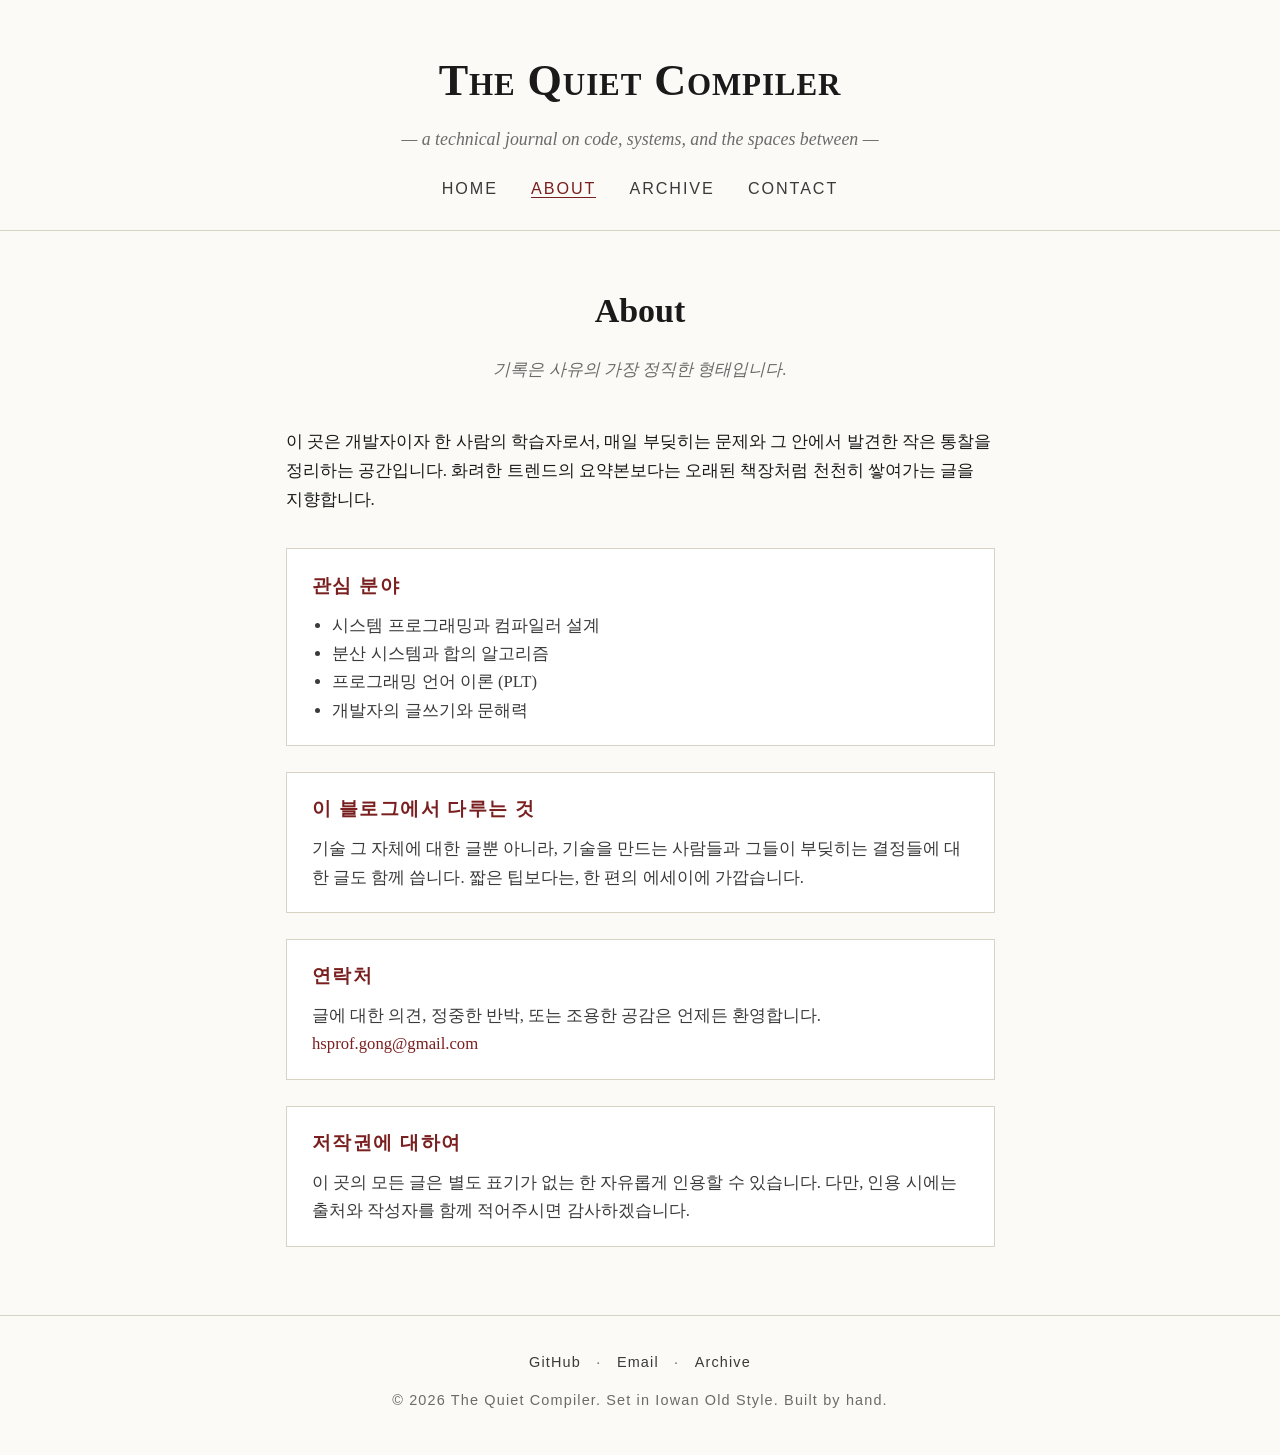
==== about.html @ c0830f88 "Add academic-style tech blog with home, about, archive and three sample posts Build a classic/academ" ====
<!DOCTYPE html>
<html lang="ko">
<head>
  <meta charset="UTF-8" />
  <meta name="viewport" content="width=device-width, initial-scale=1.0" />
  <title>About — The Quiet Compiler</title>
  <link rel="stylesheet" href="assets/style.css" />
</head>
<body>

  <header class="site-header">
    <div class="container">
      <h1 class="site-title"><a href="index.html">The Quiet Compiler</a></h1>
      <p class="site-subtitle">— a technical journal on code, systems, and the spaces between —</p>
      <nav class="site-nav">
        <a href="index.html">Home</a>
        <a href="about.html" class="active">About</a>
        <a href="archive.html">Archive</a>
        <a href="mailto:hsprof.gong@gmail.com">Contact</a>
      </nav>
    </div>
  </header>

  <main class="container about-page">

    <h1>About</h1>
    <p class="lead">기록은 사유의 가장 정직한 형태입니다.</p>

    <p>
      이 곳은 개발자이자 한 사람의 학습자로서, 매일 부딪히는 문제와 그 안에서
      발견한 작은 통찰을 정리하는 공간입니다. 화려한 트렌드의 요약본보다는
      오래된 책장처럼 천천히 쌓여가는 글을 지향합니다.
    </p>

    <div class="about-grid">
      <div class="about-card">
        <h3>관심 분야</h3>
        <ul>
          <li>시스템 프로그래밍과 컴파일러 설계</li>
          <li>분산 시스템과 합의 알고리즘</li>
          <li>프로그래밍 언어 이론 (PLT)</li>
          <li>개발자의 글쓰기와 문해력</li>
        </ul>
      </div>

      <div class="about-card">
        <h3>이 블로그에서 다루는 것</h3>
        <p>
          기술 그 자체에 대한 글뿐 아니라, 기술을 만드는 사람들과
          그들이 부딪히는 결정들에 대한 글도 함께 씁니다.
          짧은 팁보다는, 한 편의 에세이에 가깝습니다.
        </p>
      </div>

      <div class="about-card">
        <h3>연락처</h3>
        <p>
          글에 대한 의견, 정중한 반박, 또는 조용한 공감은 언제든 환영합니다.<br />
          <a href="mailto:hsprof.gong@gmail.com">hsprof.gong@gmail.com</a>
        </p>
      </div>

      <div class="about-card">
        <h3>저작권에 대하여</h3>
        <p>
          이 곳의 모든 글은 별도 표기가 없는 한 자유롭게 인용할 수 있습니다.
          다만, 인용 시에는 출처와 작성자를 함께 적어주시면 감사하겠습니다.
        </p>
      </div>
    </div>

  </main>

  <footer class="site-footer">
    <div class="container">
      <div class="social">
        <a href="https://github.com/hsprofgong-sudo">GitHub</a> ·
        <a href="mailto:hsprof.gong@gmail.com">Email</a> ·
        <a href="archive.html">Archive</a>
      </div>
      <div>© 2026 The Quiet Compiler. Set in Iowan Old Style. Built by hand.</div>
    </div>
  </footer>

</body>
</html>
---- assets/style.css ----
/* ===== Academic / Classic Tech Blog Theme ===== */

:root {
  --bg: #fbfaf6;
  --paper: #ffffff;
  --ink: #1a1a1a;
  --ink-soft: #3a3a3a;
  --muted: #6b6b6b;
  --rule: #d8d4c4;
  --accent: #7a1f1f;
  --accent-soft: #9a3a3a;
  --code-bg: #f1ede2;
  --max-width: 760px;
}

* { box-sizing: border-box; }

html {
  font-size: 17px;
  scroll-behavior: smooth;
}

body {
  margin: 0;
  background: var(--bg);
  color: var(--ink);
  font-family: "Iowan Old Style", "Palatino Linotype", "Book Antiqua", Palatino, Georgia, "Times New Roman", serif;
  line-height: 1.7;
  -webkit-font-smoothing: antialiased;
  text-rendering: optimizeLegibility;
}

a {
  color: var(--accent);
  text-decoration: none;
  border-bottom: 1px solid transparent;
  transition: border-color 0.15s ease, color 0.15s ease;
}

a:hover {
  color: var(--accent-soft);
  border-bottom-color: var(--accent-soft);
}

/* ===== Layout ===== */

.container {
  max-width: var(--max-width);
  margin: 0 auto;
  padding: 0 1.5rem;
}

header.site-header {
  border-bottom: 1px solid var(--rule);
  padding: 2.5rem 0 1.5rem;
  margin-bottom: 3rem;
  text-align: center;
}

header.site-header .site-title {
  font-size: 2.6rem;
  font-weight: 700;
  letter-spacing: 0.02em;
  margin: 0;
  font-variant: small-caps;
}

header.site-header .site-title a {
  color: var(--ink);
  border-bottom: none;
}

header.site-header .site-subtitle {
  font-style: italic;
  color: var(--muted);
  margin: 0.4rem 0 1.2rem;
  font-size: 1.05rem;
}

nav.site-nav {
  margin-top: 0.6rem;
}

nav.site-nav a {
  margin: 0 0.85rem;
  font-size: 0.95rem;
  color: var(--ink-soft);
  text-transform: uppercase;
  letter-spacing: 0.12em;
  font-family: "Optima", "Gill Sans", "Trebuchet MS", sans-serif;
}

nav.site-nav a.active,
nav.site-nav a:hover {
  color: var(--accent);
  border-bottom-color: var(--accent);
}

/* ===== Hero / Intro ===== */

.hero {
  text-align: center;
  margin-bottom: 3rem;
  padding: 0 0 2rem;
  border-bottom: 1px double var(--rule);
}

.hero h2 {
  font-size: 1.5rem;
  font-style: italic;
  font-weight: 400;
  color: var(--ink-soft);
  margin: 0 0 0.8rem;
}

.hero p {
  color: var(--muted);
  font-size: 1.05rem;
  max-width: 540px;
  margin: 0 auto;
}

/* ===== Post list ===== */

.section-title {
  font-size: 1rem;
  text-transform: uppercase;
  letter-spacing: 0.2em;
  color: var(--muted);
  border-bottom: 1px solid var(--rule);
  padding-bottom: 0.4rem;
  margin: 3rem 0 1.5rem;
  font-family: "Optima", "Gill Sans", sans-serif;
}

.post-list {
  list-style: none;
  padding: 0;
  margin: 0;
}

.post-list li {
  padding: 1.4rem 0;
  border-bottom: 1px solid var(--rule);
}

.post-list li:last-child {
  border-bottom: none;
}

.post-list .post-meta {
  font-size: 0.85rem;
  color: var(--muted);
  letter-spacing: 0.08em;
  text-transform: uppercase;
  font-family: "Optima", "Gill Sans", sans-serif;
  margin-bottom: 0.3rem;
}

.post-list .post-title {
  font-size: 1.4rem;
  margin: 0.1rem 0 0.5rem;
  font-weight: 600;
}

.post-list .post-title a {
  color: var(--ink);
  border-bottom: none;
}

.post-list .post-title a:hover {
  color: var(--accent);
}

.post-list .post-excerpt {
  color: var(--ink-soft);
  margin: 0;
  font-size: 1rem;
}

/* ===== Article / Post page ===== */

article.post {
  padding: 1rem 0 3rem;
}

article.post header {
  text-align: center;
  margin-bottom: 2.5rem;
  padding-bottom: 1.5rem;
  border-bottom: 1px solid var(--rule);
}

article.post header h1 {
  font-size: 2.2rem;
  line-height: 1.25;
  margin: 0 0 0.6rem;
  font-weight: 700;
}

article.post header .meta {
  color: var(--muted);
  font-size: 0.9rem;
  letter-spacing: 0.12em;
  text-transform: uppercase;
  font-family: "Optima", "Gill Sans", sans-serif;
}

article.post p {
  margin: 0 0 1.2rem;
  text-align: justify;
  hyphens: auto;
}

article.post p:first-of-type::first-letter {
  font-size: 3.4rem;
  float: left;
  line-height: 1;
  padding: 0.3rem 0.6rem 0 0;
  font-weight: 700;
  color: var(--accent);
  font-family: "Iowan Old Style", Georgia, serif;
}

article.post h2 {
  font-size: 1.5rem;
  margin: 2.4rem 0 0.8rem;
  border-bottom: 1px solid var(--rule);
  padding-bottom: 0.3rem;
}

article.post h3 {
  font-size: 1.2rem;
  margin: 1.8rem 0 0.6rem;
  font-style: italic;
}

article.post blockquote {
  border-left: 3px solid var(--accent);
  margin: 1.5rem 0;
  padding: 0.4rem 1.2rem;
  color: var(--ink-soft);
  font-style: italic;
  background: rgba(122, 31, 31, 0.03);
}

article.post code {
  font-family: "SF Mono", "Menlo", Consolas, monospace;
  background: var(--code-bg);
  padding: 0.1rem 0.35rem;
  border-radius: 3px;
  font-size: 0.9em;
}

article.post pre {
  background: var(--code-bg);
  border: 1px solid var(--rule);
  border-radius: 4px;
  padding: 1rem 1.2rem;
  overflow-x: auto;
  font-size: 0.9rem;
  line-height: 1.55;
}

article.post pre code {
  background: transparent;
  padding: 0;
}

article.post ul, article.post ol {
  margin: 0 0 1.2rem;
  padding-left: 1.6rem;
}

article.post li {
  margin-bottom: 0.4rem;
}

article.post hr {
  border: none;
  text-align: center;
  margin: 2.5rem 0;
}

article.post hr::after {
  content: "❦";
  color: var(--accent);
  font-size: 1.3rem;
}

.post-footer {
  margin-top: 3rem;
  padding-top: 1.5rem;
  border-top: 1px solid var(--rule);
  text-align: center;
  font-family: "Optima", "Gill Sans", sans-serif;
  font-size: 0.9rem;
  letter-spacing: 0.1em;
  text-transform: uppercase;
}

/* ===== About page ===== */

.about-page h1 {
  font-size: 2rem;
  text-align: center;
  margin-bottom: 0.4rem;
}

.about-page .lead {
  text-align: center;
  font-style: italic;
  color: var(--muted);
  margin-bottom: 2.5rem;
}

.about-grid {
  display: grid;
  grid-template-columns: 1fr;
  gap: 1.5rem;
  margin-top: 2rem;
}

.about-card {
  border: 1px solid var(--rule);
  padding: 1.2rem 1.5rem;
  background: var(--paper);
}

.about-card h3 {
  margin: 0 0 0.6rem;
  font-size: 1.1rem;
  font-variant: small-caps;
  letter-spacing: 0.08em;
  color: var(--accent);
}

.about-card p, .about-card ul {
  margin: 0;
  color: var(--ink-soft);
  font-size: 0.98rem;
}

.about-card ul {
  padding-left: 1.2rem;
}

/* ===== Footer ===== */

footer.site-footer {
  margin-top: 4rem;
  padding: 2rem 0 2.5rem;
  border-top: 1px solid var(--rule);
  text-align: center;
  color: var(--muted);
  font-size: 0.85rem;
  font-family: "Optima", "Gill Sans", sans-serif;
  letter-spacing: 0.08em;
}

footer.site-footer .social {
  margin-bottom: 0.8rem;
}

footer.site-footer .social a {
  margin: 0 0.6rem;
  color: var(--ink-soft);
}

/* ===== Responsive ===== */

@media (max-width: 600px) {
  html { font-size: 16px; }
  header.site-header .site-title { font-size: 2rem; }
  article.post header h1 { font-size: 1.7rem; }
  nav.site-nav a { margin: 0 0.5rem; font-size: 0.85rem; }
}
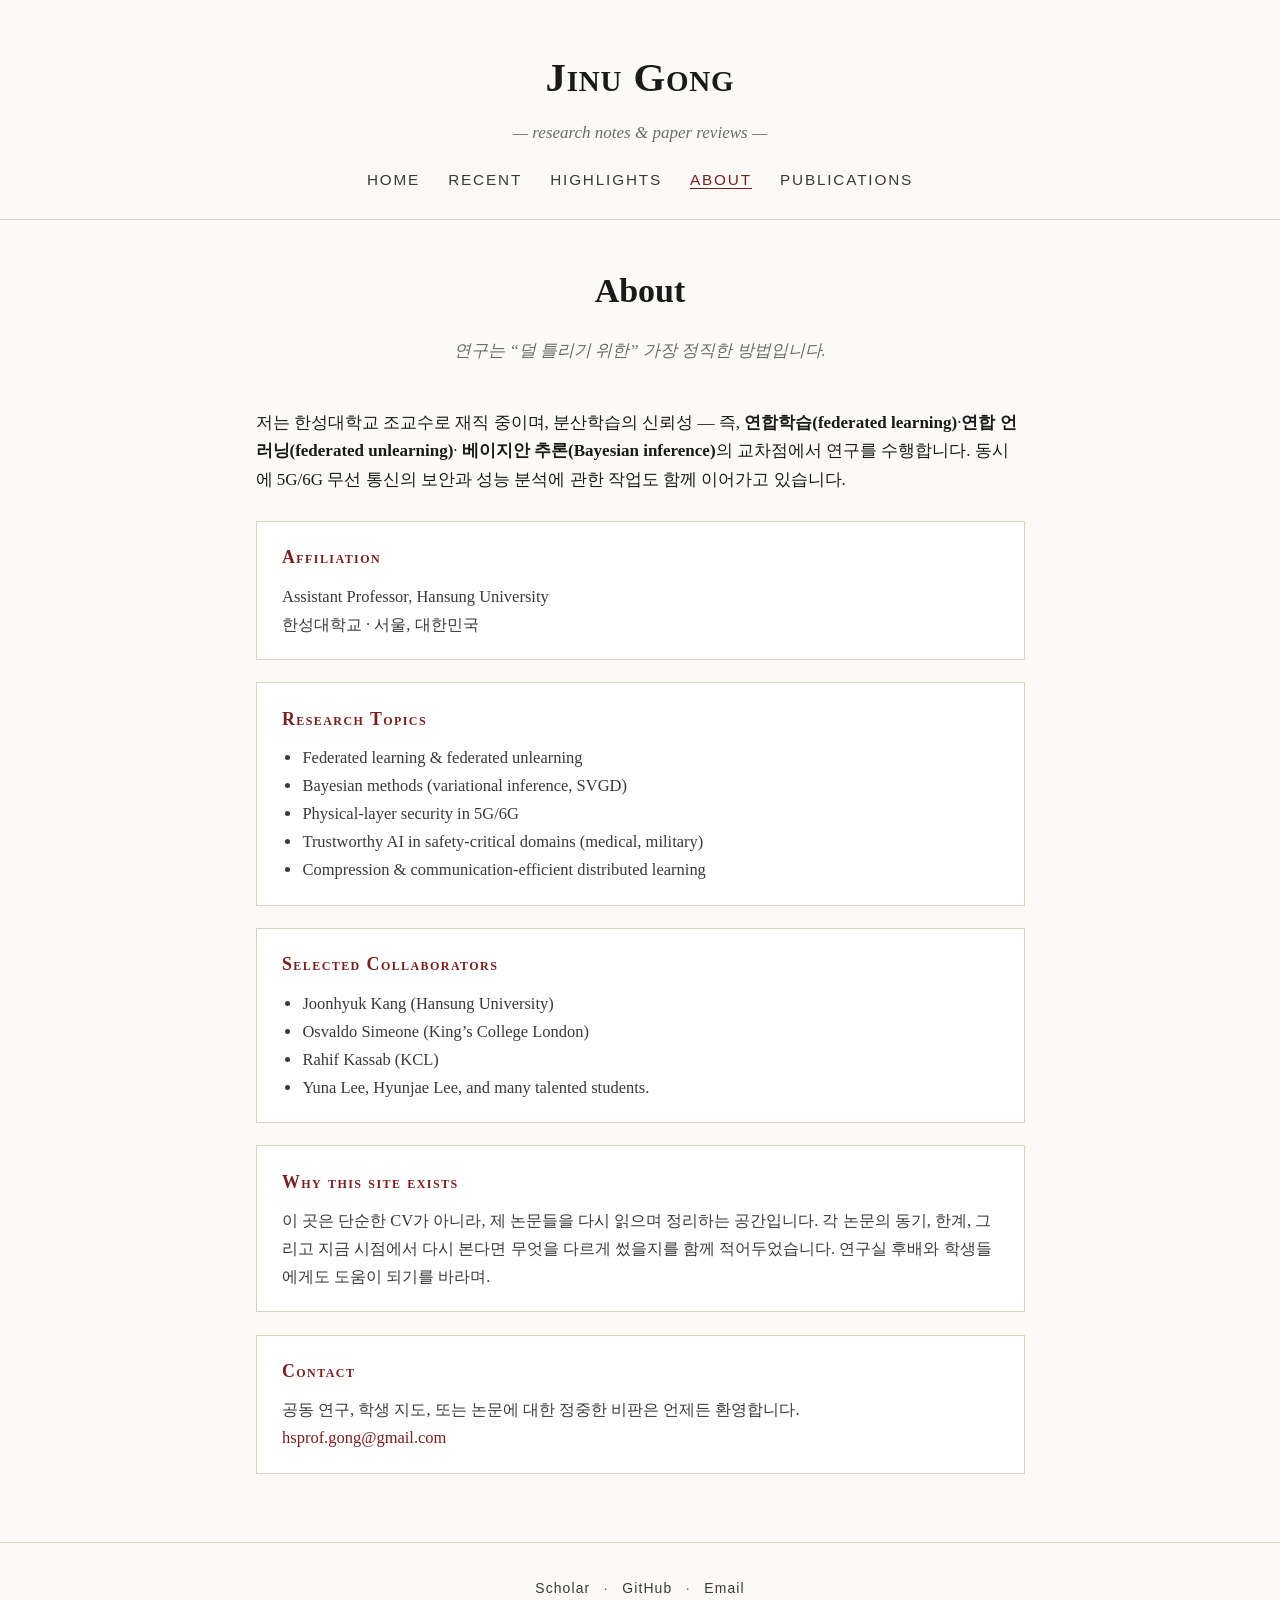
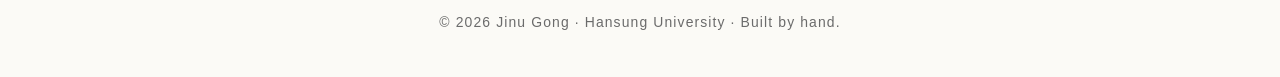
==== commit 8b6e787b: "Rebuild site as researcher homepage with paper reviews Replace the generic tech-blog scaffold with a" ====
--- a/about.html
+++ b/about.html
@@ -3,20 +3,21 @@
 <head>
   <meta charset="UTF-8" />
   <meta name="viewport" content="width=device-width, initial-scale=1.0" />
-  <title>About — The Quiet Compiler</title>
+  <title>About — Jinu Gong</title>
   <link rel="stylesheet" href="assets/style.css" />
 </head>
 <body>
 
   <header class="site-header">
     <div class="container">
-      <h1 class="site-title"><a href="index.html">The Quiet Compiler</a></h1>
-      <p class="site-subtitle">— a technical journal on code, systems, and the spaces between —</p>
+      <h1 class="site-title"><a href="index.html">Jinu Gong</a></h1>
+      <p class="site-subtitle">— research notes &amp; paper reviews —</p>
       <nav class="site-nav">
         <a href="index.html">Home</a>
+        <a href="recent.html">Recent</a>
+        <a href="highlights.html">Highlights</a>
         <a href="about.html" class="active">About</a>
-        <a href="archive.html">Archive</a>
-        <a href="mailto:hsprof.gong@gmail.com">Contact</a>
+        <a href="archive.html">Publications</a>
       </nav>
     </div>
   </header>
@@ -24,49 +25,63 @@
   <main class="container about-page">
 
     <h1>About</h1>
-    <p class="lead">기록은 사유의 가장 정직한 형태입니다.</p>
+    <p class="lead">연구는 “덜 틀리기 위한” 가장 정직한 방법입니다.</p>
 
     <p>
-      이 곳은 개발자이자 한 사람의 학습자로서, 매일 부딪히는 문제와 그 안에서
-      발견한 작은 통찰을 정리하는 공간입니다. 화려한 트렌드의 요약본보다는
-      오래된 책장처럼 천천히 쌓여가는 글을 지향합니다.
+      저는 한성대학교 조교수로 재직 중이며, 분산학습의 신뢰성 — 즉,
+      <strong>연합학습(federated learning)</strong>·<strong>연합 언러닝(federated unlearning)</strong>·
+      <strong>베이지안 추론(Bayesian inference)</strong>의 교차점에서 연구를 수행합니다.
+      동시에 5G/6G 무선 통신의 보안과 성능 분석에 관한 작업도 함께 이어가고 있습니다.
     </p>
 
     <div class="about-grid">
+
       <div class="about-card">
-        <h3>관심 분야</h3>
+        <h3>Affiliation</h3>
+        <p>
+          Assistant Professor, Hansung University<br />
+          한성대학교 · 서울, 대한민국
+        </p>
+      </div>
+
+      <div class="about-card">
+        <h3>Research Topics</h3>
         <ul>
-          <li>시스템 프로그래밍과 컴파일러 설계</li>
-          <li>분산 시스템과 합의 알고리즘</li>
-          <li>프로그래밍 언어 이론 (PLT)</li>
-          <li>개발자의 글쓰기와 문해력</li>
+          <li>Federated learning &amp; federated unlearning</li>
+          <li>Bayesian methods (variational inference, SVGD)</li>
+          <li>Physical-layer security in 5G/6G</li>
+          <li>Trustworthy AI in safety-critical domains (medical, military)</li>
+          <li>Compression &amp; communication-efficient distributed learning</li>
         </ul>
       </div>
 
       <div class="about-card">
-        <h3>이 블로그에서 다루는 것</h3>
+        <h3>Selected Collaborators</h3>
+        <ul>
+          <li>Joonhyuk Kang (Hansung University)</li>
+          <li>Osvaldo Simeone (King’s College London)</li>
+          <li>Rahif Kassab (KCL)</li>
+          <li>Yuna Lee, Hyunjae Lee, and many talented students.</li>
+        </ul>
+      </div>
+
+      <div class="about-card">
+        <h3>Why this site exists</h3>
         <p>
-          기술 그 자체에 대한 글뿐 아니라, 기술을 만드는 사람들과
-          그들이 부딪히는 결정들에 대한 글도 함께 씁니다.
-          짧은 팁보다는, 한 편의 에세이에 가깝습니다.
+          이 곳은 단순한 CV가 아니라, 제 논문들을 다시 읽으며 정리하는 공간입니다.
+          각 논문의 동기, 한계, 그리고 지금 시점에서 다시 본다면 무엇을 다르게
+          썼을지를 함께 적어두었습니다. 연구실 후배와 학생들에게도 도움이 되기를 바라며.
         </p>
       </div>
 
       <div class="about-card">
-        <h3>연락처</h3>
+        <h3>Contact</h3>
         <p>
-          글에 대한 의견, 정중한 반박, 또는 조용한 공감은 언제든 환영합니다.<br />
+          공동 연구, 학생 지도, 또는 논문에 대한 정중한 비판은 언제든 환영합니다.<br />
           <a href="mailto:hsprof.gong@gmail.com">hsprof.gong@gmail.com</a>
         </p>
       </div>
 
-      <div class="about-card">
-        <h3>저작권에 대하여</h3>
-        <p>
-          이 곳의 모든 글은 별도 표기가 없는 한 자유롭게 인용할 수 있습니다.
-          다만, 인용 시에는 출처와 작성자를 함께 적어주시면 감사하겠습니다.
-        </p>
-      </div>
     </div>
 
   </main>
@@ -74,11 +89,11 @@
   <footer class="site-footer">
     <div class="container">
       <div class="social">
+        <a href="https://scholar.google.com/citations?user=gPl6uq4AAAAJ" target="_blank" rel="noopener">Scholar</a> ·
         <a href="https://github.com/hsprofgong-sudo">GitHub</a> ·
-        <a href="mailto:hsprof.gong@gmail.com">Email</a> ·
-        <a href="archive.html">Archive</a>
+        <a href="mailto:hsprof.gong@gmail.com">Email</a>
       </div>
-      <div>© 2026 The Quiet Compiler. Set in Iowan Old Style. Built by hand.</div>
+      <div>© 2026 Jinu Gong · Hansung University · Built by hand.</div>
     </div>
   </footer>
 
--- a/assets/style.css
+++ b/assets/style.css
@@ -1,4 +1,4 @@
-/* ===== Academic / Classic Tech Blog Theme ===== */
+/* ===== Academic / Classic Researcher Homepage Theme ===== */
 
 :root {
   --bg: #fbfaf6;
@@ -10,7 +10,8 @@
   --accent: #7a1f1f;
   --accent-soft: #9a3a3a;
   --code-bg: #f1ede2;
-  --max-width: 760px;
+  --tag-bg: #efeada;
+  --max-width: 820px;
 }
 
 * { box-sizing: border-box; }
@@ -52,13 +53,13 @@
 
 header.site-header {
   border-bottom: 1px solid var(--rule);
-  padding: 2.5rem 0 1.5rem;
-  margin-bottom: 3rem;
+  padding: 2.5rem 0 1.4rem;
+  margin-bottom: 2.5rem;
   text-align: center;
 }
 
 header.site-header .site-title {
-  font-size: 2.6rem;
+  font-size: 2.4rem;
   font-weight: 700;
   letter-spacing: 0.02em;
   margin: 0;
@@ -73,17 +74,17 @@
 header.site-header .site-subtitle {
   font-style: italic;
   color: var(--muted);
-  margin: 0.4rem 0 1.2rem;
-  font-size: 1.05rem;
+  margin: 0.4rem 0 1.1rem;
+  font-size: 1rem;
 }
 
 nav.site-nav {
-  margin-top: 0.6rem;
+  margin-top: 0.5rem;
 }
 
 nav.site-nav a {
-  margin: 0 0.85rem;
-  font-size: 0.95rem;
+  margin: 0 0.7rem;
+  font-size: 0.9rem;
   color: var(--ink-soft);
   text-transform: uppercase;
   letter-spacing: 0.12em;
@@ -96,199 +97,352 @@
   border-bottom-color: var(--accent);
 }
 
-/* ===== Hero / Intro ===== */
-
-.hero {
-  text-align: center;
-  margin-bottom: 3rem;
-  padding: 0 0 2rem;
+/* ===== Profile / Hero ===== */
+
+.profile {
+  display: grid;
+  grid-template-columns: 140px 1fr;
+  gap: 2rem;
+  align-items: start;
+  padding-bottom: 2.5rem;
+  margin-bottom: 2.5rem;
   border-bottom: 1px double var(--rule);
 }
 
-.hero h2 {
-  font-size: 1.5rem;
-  font-style: italic;
-  font-weight: 400;
-  color: var(--ink-soft);
+.profile .avatar {
+  width: 140px;
+  height: 140px;
+  border-radius: 50%;
+  background: linear-gradient(135deg, #efeada 0%, #d8d4c4 100%);
+  display: flex;
+  align-items: center;
+  justify-content: center;
+  font-family: "Iowan Old Style", Georgia, serif;
+  font-size: 3.4rem;
+  color: var(--accent);
+  font-weight: 700;
+  border: 1px solid var(--rule);
+  font-variant: small-caps;
+  letter-spacing: -0.02em;
+}
+
+.profile h1 {
+  margin: 0 0 0.2rem;
+  font-size: 2rem;
+  font-weight: 700;
+}
+
+.profile .role {
+  font-style: italic;
+  color: var(--muted);
   margin: 0 0 0.8rem;
-}
-
-.hero p {
-  color: var(--muted);
   font-size: 1.05rem;
-  max-width: 540px;
-  margin: 0 auto;
-}
-
-/* ===== Post list ===== */
+}
+
+.profile .bio {
+  margin: 0 0 1rem;
+  color: var(--ink-soft);
+}
+
+.profile .links a {
+  margin-right: 0.9rem;
+  font-size: 0.92rem;
+  font-family: "Optima", "Gill Sans", sans-serif;
+  letter-spacing: 0.05em;
+}
+
+/* ===== Section title ===== */
 
 .section-title {
-  font-size: 1rem;
+  font-size: 0.95rem;
   text-transform: uppercase;
-  letter-spacing: 0.2em;
+  letter-spacing: 0.22em;
   color: var(--muted);
   border-bottom: 1px solid var(--rule);
   padding-bottom: 0.4rem;
-  margin: 3rem 0 1.5rem;
-  font-family: "Optima", "Gill Sans", sans-serif;
-}
-
-.post-list {
+  margin: 2.5rem 0 1.4rem;
+  font-family: "Optima", "Gill Sans", sans-serif;
+  text-align: center;
+}
+
+.section-title::before,
+.section-title::after {
+  content: "❦";
+  color: var(--accent);
+  font-size: 0.85rem;
+  margin: 0 0.7rem;
+  opacity: 0.7;
+}
+
+/* ===== Research interest pills ===== */
+
+.interests {
+  text-align: center;
+  margin-bottom: 1rem;
+}
+
+.interests .pill {
+  display: inline-block;
+  padding: 0.25rem 0.8rem;
+  margin: 0.2rem;
+  background: var(--tag-bg);
+  border: 1px solid var(--rule);
+  font-family: "Optima", "Gill Sans", sans-serif;
+  font-size: 0.85rem;
+  letter-spacing: 0.05em;
+  color: var(--ink-soft);
+  border-radius: 2px;
+}
+
+/* ===== Paper list ===== */
+
+.paper-list {
   list-style: none;
   padding: 0;
   margin: 0;
 }
 
-.post-list li {
+.paper-list li {
   padding: 1.4rem 0;
   border-bottom: 1px solid var(--rule);
 }
 
-.post-list li:last-child {
+.paper-list li:last-child {
   border-bottom: none;
 }
 
-.post-list .post-meta {
-  font-size: 0.85rem;
+.paper-meta {
+  font-size: 0.82rem;
   color: var(--muted);
   letter-spacing: 0.08em;
   text-transform: uppercase;
   font-family: "Optima", "Gill Sans", sans-serif;
   margin-bottom: 0.3rem;
-}
-
-.post-list .post-title {
-  font-size: 1.4rem;
-  margin: 0.1rem 0 0.5rem;
+  display: flex;
+  justify-content: space-between;
+  flex-wrap: wrap;
+  gap: 0.5rem;
+}
+
+.paper-meta .citations {
+  color: var(--accent);
   font-weight: 600;
 }
 
-.post-list .post-title a {
+.paper-title {
+  font-size: 1.25rem;
+  margin: 0.2rem 0 0.4rem;
+  font-weight: 600;
+  line-height: 1.35;
+}
+
+.paper-title a {
   color: var(--ink);
   border-bottom: none;
 }
 
-.post-list .post-title a:hover {
-  color: var(--accent);
-}
-
-.post-list .post-excerpt {
-  color: var(--ink-soft);
-  margin: 0;
-  font-size: 1rem;
-}
-
-/* ===== Article / Post page ===== */
-
-article.post {
-  padding: 1rem 0 3rem;
-}
-
-article.post header {
-  text-align: center;
-  margin-bottom: 2.5rem;
+.paper-title a:hover {
+  color: var(--accent);
+}
+
+.paper-authors {
+  font-style: italic;
+  color: var(--ink-soft);
+  margin: 0.1rem 0 0.4rem;
+  font-size: 0.95rem;
+}
+
+.paper-authors em {
+  font-style: normal;
+  font-weight: 700;
+  color: var(--ink);
+  text-decoration: underline;
+  text-decoration-color: var(--accent);
+  text-underline-offset: 3px;
+}
+
+.paper-venue {
+  color: var(--muted);
+  font-size: 0.92rem;
+  margin: 0 0 0.5rem;
+}
+
+.paper-summary {
+  color: var(--ink-soft);
+  margin: 0.5rem 0 0;
+  font-size: 0.98rem;
+}
+
+.paper-actions {
+  margin-top: 0.6rem;
+  font-family: "Optima", "Gill Sans", sans-serif;
+  font-size: 0.85rem;
+  letter-spacing: 0.06em;
+}
+
+.paper-actions a {
+  margin-right: 1.1rem;
+}
+
+/* ===== Review / paper page ===== */
+
+article.review {
+  padding: 0.5rem 0 3rem;
+}
+
+article.review header.review-head {
+  text-align: center;
+  margin-bottom: 2.2rem;
   padding-bottom: 1.5rem;
   border-bottom: 1px solid var(--rule);
 }
 
-article.post header h1 {
-  font-size: 2.2rem;
-  line-height: 1.25;
-  margin: 0 0 0.6rem;
+article.review header.review-head .kicker {
+  font-family: "Optima", "Gill Sans", sans-serif;
+  text-transform: uppercase;
+  letter-spacing: 0.2em;
+  font-size: 0.78rem;
+  color: var(--accent);
+  margin-bottom: 0.7rem;
+}
+
+article.review header.review-head h1 {
+  font-size: 1.85rem;
+  line-height: 1.3;
+  margin: 0 0 0.7rem;
   font-weight: 700;
 }
 
-article.post header .meta {
-  color: var(--muted);
-  font-size: 0.9rem;
-  letter-spacing: 0.12em;
-  text-transform: uppercase;
-  font-family: "Optima", "Gill Sans", sans-serif;
-}
-
-article.post p {
-  margin: 0 0 1.2rem;
+article.review header.review-head .authors {
+  font-style: italic;
+  color: var(--ink-soft);
+  margin: 0.2rem 0;
+}
+
+article.review header.review-head .venue {
+  color: var(--muted);
+  font-size: 0.92rem;
+  margin: 0.2rem 0 0.8rem;
+}
+
+article.review header.review-head .badges span {
+  display: inline-block;
+  padding: 0.2rem 0.7rem;
+  margin: 0.2rem;
+  background: var(--tag-bg);
+  border: 1px solid var(--rule);
+  font-family: "Optima", "Gill Sans", sans-serif;
+  font-size: 0.8rem;
+  letter-spacing: 0.06em;
+  color: var(--ink-soft);
+}
+
+article.review h2 {
+  font-size: 1.35rem;
+  margin: 2.2rem 0 0.7rem;
+  border-bottom: 1px solid var(--rule);
+  padding-bottom: 0.3rem;
+}
+
+article.review h3 {
+  font-size: 1.1rem;
+  margin: 1.5rem 0 0.5rem;
+  font-style: italic;
+}
+
+article.review p {
+  margin: 0 0 1.1rem;
   text-align: justify;
   hyphens: auto;
 }
 
-article.post p:first-of-type::first-letter {
-  font-size: 3.4rem;
-  float: left;
-  line-height: 1;
-  padding: 0.3rem 0.6rem 0 0;
-  font-weight: 700;
-  color: var(--accent);
-  font-family: "Iowan Old Style", Georgia, serif;
-}
-
-article.post h2 {
-  font-size: 1.5rem;
-  margin: 2.4rem 0 0.8rem;
-  border-bottom: 1px solid var(--rule);
-  padding-bottom: 0.3rem;
-}
-
-article.post h3 {
-  font-size: 1.2rem;
-  margin: 1.8rem 0 0.6rem;
-  font-style: italic;
-}
-
-article.post blockquote {
+article.review blockquote {
   border-left: 3px solid var(--accent);
-  margin: 1.5rem 0;
-  padding: 0.4rem 1.2rem;
+  margin: 1.3rem 0;
+  padding: 0.4rem 1.1rem;
   color: var(--ink-soft);
   font-style: italic;
   background: rgba(122, 31, 31, 0.03);
 }
 
-article.post code {
+article.review code {
   font-family: "SF Mono", "Menlo", Consolas, monospace;
   background: var(--code-bg);
-  padding: 0.1rem 0.35rem;
+  padding: 0.1rem 0.3rem;
   border-radius: 3px;
   font-size: 0.9em;
 }
 
-article.post pre {
+article.review pre {
   background: var(--code-bg);
   border: 1px solid var(--rule);
   border-radius: 4px;
-  padding: 1rem 1.2rem;
+  padding: 0.9rem 1.1rem;
   overflow-x: auto;
-  font-size: 0.9rem;
-  line-height: 1.55;
-}
-
-article.post pre code {
+  font-size: 0.88rem;
+}
+
+article.review pre code {
   background: transparent;
   padding: 0;
 }
 
-article.post ul, article.post ol {
-  margin: 0 0 1.2rem;
-  padding-left: 1.6rem;
-}
-
-article.post li {
+article.review ul, article.review ol {
+  margin: 0 0 1.1rem;
+  padding-left: 1.5rem;
+}
+
+article.review li {
+  margin-bottom: 0.35rem;
+}
+
+article.review hr {
+  border: none;
+  text-align: center;
+  margin: 2.2rem 0;
+}
+
+article.review hr::after {
+  content: "❦";
+  color: var(--accent);
+  font-size: 1.2rem;
+}
+
+.review-tldr {
+  background: var(--paper);
+  border: 1px solid var(--rule);
+  border-left: 4px solid var(--accent);
+  padding: 1rem 1.3rem;
+  margin: 1.5rem 0 2rem;
+}
+
+.review-tldr strong {
+  display: block;
+  font-family: "Optima", "Gill Sans", sans-serif;
+  text-transform: uppercase;
+  letter-spacing: 0.15em;
+  font-size: 0.8rem;
+  color: var(--accent);
   margin-bottom: 0.4rem;
 }
 
-article.post hr {
-  border: none;
-  text-align: center;
-  margin: 2.5rem 0;
-}
-
-article.post hr::after {
-  content: "❦";
-  color: var(--accent);
-  font-size: 1.3rem;
-}
-
-.post-footer {
+.review-tldr p {
+  margin: 0;
+  text-align: left;
+}
+
+.bibtex {
+  background: var(--code-bg);
+  border: 1px solid var(--rule);
+  padding: 0.9rem 1.1rem;
+  font-family: "SF Mono", "Menlo", Consolas, monospace;
+  font-size: 0.82rem;
+  white-space: pre-wrap;
+  overflow-x: auto;
+  margin-top: 0.8rem;
+}
+
+.review-footer {
   margin-top: 3rem;
   padding-top: 1.5rem;
   border-top: 1px solid var(--rule);
@@ -304,7 +458,7 @@
 .about-page h1 {
   font-size: 2rem;
   text-align: center;
-  margin-bottom: 0.4rem;
+  margin-bottom: 0.3rem;
 }
 
 .about-page .lead {
@@ -317,8 +471,8 @@
 .about-grid {
   display: grid;
   grid-template-columns: 1fr;
-  gap: 1.5rem;
-  margin-top: 2rem;
+  gap: 1.3rem;
+  margin-top: 1.5rem;
 }
 
 .about-card {
@@ -329,7 +483,7 @@
 
 .about-card h3 {
   margin: 0 0 0.6rem;
-  font-size: 1.1rem;
+  font-size: 1.05rem;
   font-variant: small-caps;
   letter-spacing: 0.08em;
   color: var(--accent);
@@ -338,7 +492,7 @@
 .about-card p, .about-card ul {
   margin: 0;
   color: var(--ink-soft);
-  font-size: 0.98rem;
+  font-size: 0.97rem;
 }
 
 .about-card ul {
@@ -353,25 +507,28 @@
   border-top: 1px solid var(--rule);
   text-align: center;
   color: var(--muted);
-  font-size: 0.85rem;
+  font-size: 0.82rem;
   font-family: "Optima", "Gill Sans", sans-serif;
   letter-spacing: 0.08em;
 }
 
 footer.site-footer .social {
-  margin-bottom: 0.8rem;
+  margin-bottom: 0.6rem;
 }
 
 footer.site-footer .social a {
-  margin: 0 0.6rem;
+  margin: 0 0.5rem;
   color: var(--ink-soft);
 }
 
 /* ===== Responsive ===== */
 
-@media (max-width: 600px) {
+@media (max-width: 640px) {
   html { font-size: 16px; }
-  header.site-header .site-title { font-size: 2rem; }
-  article.post header h1 { font-size: 1.7rem; }
-  nav.site-nav a { margin: 0 0.5rem; font-size: 0.85rem; }
-}
+  header.site-header .site-title { font-size: 1.9rem; }
+  .profile { grid-template-columns: 1fr; text-align: center; gap: 1.2rem; }
+  .profile .avatar { margin: 0 auto; width: 110px; height: 110px; font-size: 2.6rem; }
+  article.review header.review-head h1 { font-size: 1.5rem; }
+  nav.site-nav a { margin: 0 0.4rem; font-size: 0.8rem; }
+  .paper-meta { flex-direction: column; gap: 0.1rem; }
+}
